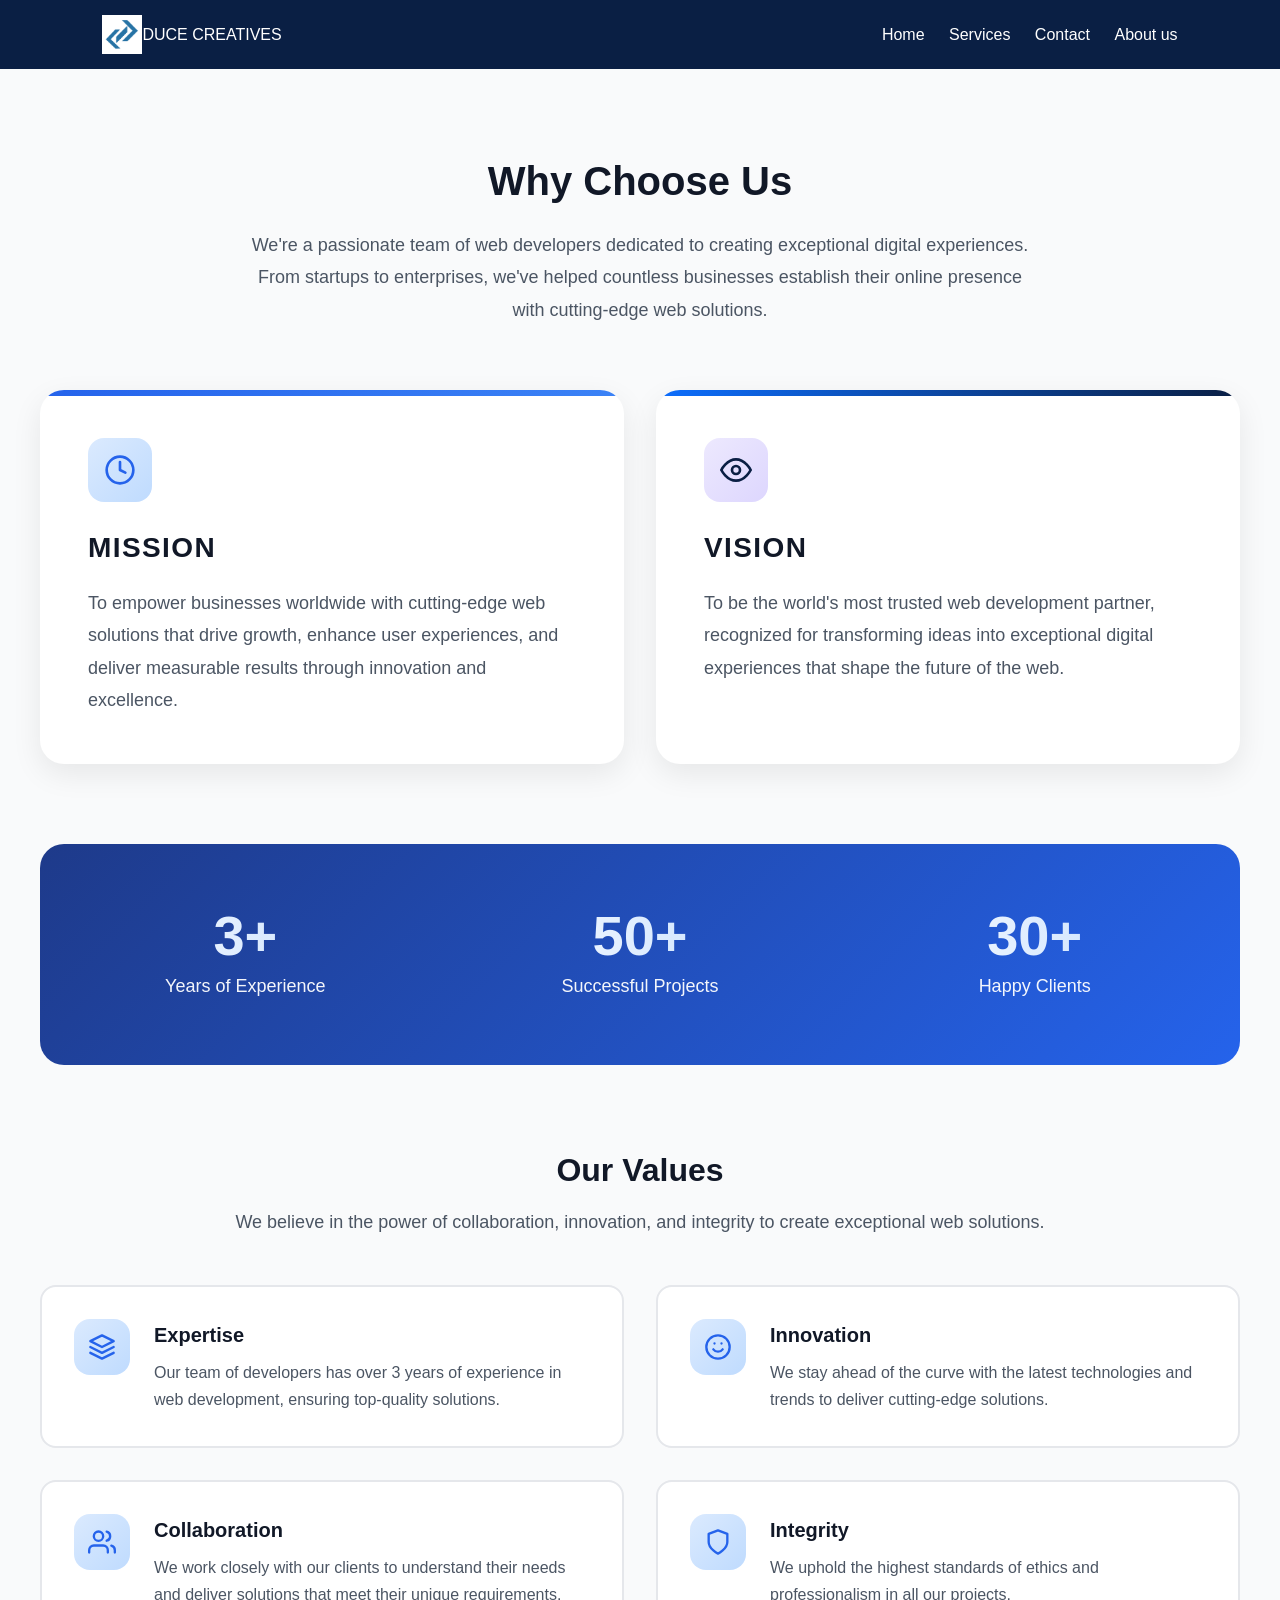
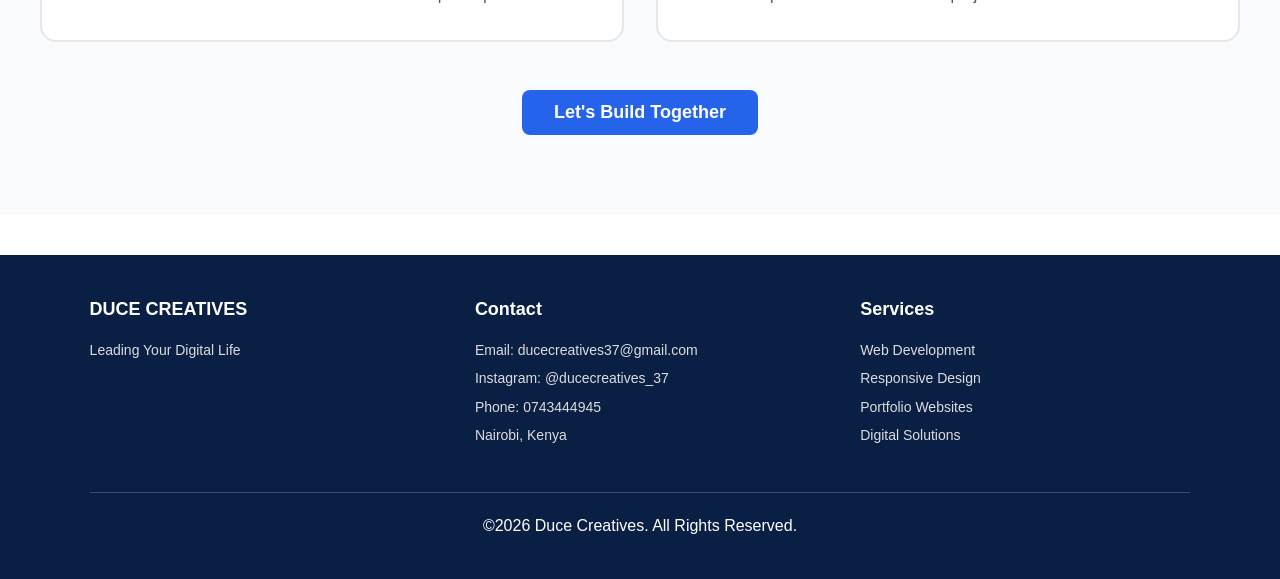
==== About us.html @ fda06d5e "Add files via upload" ====
<!DOCTYPE html>
<html lang="en">
    <head>
        <meta char set="UTF-8">
        <title>About Us</title>
        <link rel="stylesheet" href="style.css">
    </head>
    <body>
        <header>
            <div class="logo">
                <img src="Duce logo.png" alt="DUCE Logo">
                <span>DUCE CREATIVES</span>
            </div>
            <nav>
                <a href="index.html">Home</a>
                <a href="services.html">Services</a>
                <a href="contacts.html">Contact</a>
                <a href="About us.html">About us</a>
            </nav>
        </header>
        <section id="about" class="about">
        <div class="container">
            <div class="about-intro">
                <h2 style="text-align: center;">Why Choose Us</h2>
                <p>
                    We're a passionate team of web developers dedicated to creating exceptional digital experiences. From startups to enterprises, we've helped countless businesses establish their online presence with cutting-edge web solutions.
                </p>
            </div>

            <div class="mission-vision-grid">
                <div class="mv-card">
                    <div class="mv-card-icon">
                        <svg viewBox="0 0 24 24" fill="none" stroke-width="2" stroke-linecap="round" stroke-linejoin="round">
                            <circle cx="12" cy="12" r="10"></circle>
                            <path d="M12 6v6l4 2"></path>
                        </svg>
                    </div>
                    <h3>Mission</h3>
                    <p>
                        To empower businesses worldwide with cutting-edge web solutions that drive growth, enhance user experiences, and deliver measurable results through innovation and excellence.
                    </p>
                </div>
                <div class="mv-card vision">
                    <div class="mv-card-icon">
                        <svg viewBox="0 0 24 24" fill="none" stroke-width="2" stroke-linecap="round" stroke-linejoin="round">
                            <path d="M1 12s4-8 11-8 11 8 11 8-4 8-11 8-11-8-11-8z"></path>
                            <circle cx="12" cy="12" r="3"></circle>
                        </svg>
                    </div>
                    <h3>Vision</h3>
                    <p>
                        To be the world's most trusted web development partner, recognized for transforming ideas into exceptional digital experiences that shape the future of the web.
                    </p>
                </div>
            </div>

            <div class="stats-section">
                <div class="stats-grid">
                    <div class="stat-item">
                        <div class="stat-number">3+</div>
                        <div class="stat-label">Years of Experience</div>
                    </div>
                    <div class="stat-item">
                        <div class="stat-number">50+</div>
                        <div class="stat-label">Successful Projects</div>
                    </div>
                    <div class="stat-item">
                        <div class="stat-number">30+</div>
                        <div class="stat-label">Happy Clients</div>
                    </div>
                </div>
            </div>

            <div class="values-section">
                <div class="values-header">
                    <h3>Our Values</h3>
                    <p>
                        We believe in the power of collaboration, innovation, and integrity to create exceptional web solutions.
                    </p>
                </div>
                <div class="values-grid">
                    <div class="value-card">
                        <div class="value-icon">
                            <svg viewBox="0 0 24 24" fill="none" stroke-width="2" stroke-linecap="round" stroke-linejoin="round">
                                <polygon points="12 2 2 7 12 12 22 7 12 2"></polygon>
                                <polyline points="2 17 12 22 22 17"></polyline>
                                <polyline points="2 12 12 17 22 12"></polyline>
                            </svg>
                        </div>
                        <div class="value-content">
                            <h4>Expertise</h4>
                            <p>
                                Our team of developers has over 3 years of experience in web development, ensuring top-quality solutions.
                            </p>
                        </div>
                    </div>
                    <div class="value-card">
                        <div class="value-icon">
                            <svg viewBox="0 0 24 24" fill="none" stroke-width="2" stroke-linecap="round" stroke-linejoin="round">
                                <circle cx="12" cy="12" r="10"></circle>
                                <path d="M8 14s1.5 2 4 2 4-2 4-2"></path>
                                <line x1="9" y1="9" x2="9.01" y2="9"></line>
                                <line x1="15" y1="9" x2="15.01" y2="9"></line>
                            </svg>
                        </div>
                        <div class="value-content">
                            <h4>Innovation</h4>
                            <p>
                                We stay ahead of the curve with the latest technologies and trends to deliver cutting-edge solutions.
                            </p>
                        </div>
                    </div>
                    <div class="value-card">
                        <div class="value-icon">
                            <svg viewBox="0 0 24 24" fill="none" stroke-width="2" stroke-linecap="round" stroke-linejoin="round">
                                <path d="M17 21v-2a4 4 0 0 0-4-4H5a4 4 0 0 0-4 4v2"></path>
                                <circle cx="9" cy="7" r="4"></circle>
                                <path d="M23 21v-2a4 4 0 0 0-3-3.87"></path>
                                <path d="M16 3.13a4 4 0 0 1 0 7.75"></path>
                            </svg>
                        </div>
                        <div class="value-content">
                            <h4>Collaboration</h4>
                            <p>
                                We work closely with our clients to understand their needs and deliver solutions that meet their unique requirements.
                            </p>
                        </div>
                    </div>
                    <div class="value-card">
                        <div class="value-icon">
                            <svg viewBox="0 0 24 24" fill="none" stroke-width="2" stroke-linecap="round" stroke-linejoin="round">
                                <path d="M12 22s8-4 8-10V5l-8-3-8 3v7c0 6 8 10 8 10z"></path>
                            </svg>
                        </div>
                        <div class="value-content">
                            <h4>Integrity</h4>
                            <p>
                                We uphold the highest standards of ethics and professionalism in all our projects.
                            </p>
                        </div>
                    </div>
                </div>
            </div>

            <div style="padding-top: 3rem; text-align: center;">
                <button class="btn btn-primary btn-lg" onclick="location.href='contacts.html'" >Let's Build Together</button>
            </div>
        </div>
    </section>
        <footer>
            <div class="footer-container">
                <div class="footer-col">
                    <h3>DUCE CREATIVES</h3>
                    <P>Leading Your Digital Life</P>
                </div>
                <div class="footer-col">
                    <h3>Contact</h3>
                    <p>Email: ducecreatives37@gmail.com</p>
                    <p>Instagram: @ducecreatives_37</p>
                    <p>Phone: 0743444945</p>
                    <p>Nairobi, Kenya</p>
                </div>
                <div class="footer-col">
                    <h3>Services</h3>
                    <p>Web Development</p>
                    <p>Responsive Design</p>
                    <p>Portfolio Websites</p>
                    <p>Digital Solutions</p>
                </div>
            </div>
            <div class="footer-bottom">
                <p>&copy;2026 Duce Creatives. All Rights Reserved.</p>
            </div>            
        </footer>          
    </body>
</html>
---- style.css ----
html{
                scroll-behavior: smooth;
            }
            body{
                margin: 0;
                padding: 0;
                line-height: 1.6;
                font-family: Arial, Helvetica, sans-serif;
                height: 100vh;
                justify-content: center;
                align-items: center;
                background: white;
            }
            header{
                position: sticky;
                top: 0;
                z-index: 1000;
                background-color: #0a1f44;
                color: white;
                padding: 15px 8%;
                display: flex;
                justify-content: space-between;
                align-items: center;
            }
            .logo{
                display: flex;
                align-items: center;
            }
            .logo img{
                width: 40px;
                height: auto;
            }
            .container{
                padding: 0 50px;
            }
            nav a{
                color: white;
                text-decoration: none;
                margin-left: 20px;
                font-weight: 500;
            }
            nav a :hover{
                color: #163a72;
            }
            nav a.active{
                color: #163a72;
                border-bottom: 2px solid #163a72;
            }
            .hero{
                position: relative;
                height: 85vh;
                display: flex;
                align-items: center;
                padding: 08%;
                background: url(background\ image.jpg)center/cover no-repeat;
            }
            .hero::before{
                content: "";
                position: absolute;
                inset: 0;
                background: rgba(255, 255, 255, 0.2).381).381).381).381).381).381);
            }
            .hero-content{
                position: relative;
                color: white;
                z-index: 1;
            }
            .hero-content h1{
                font-size: 48px;
                color: #0a1f44;
                margin-bottom: 20px;
            }
            .hero-content p{
                font-size: 18px;
                color: #555555;
                margin-bottom: 30px;
            }
            .btn {
                padding: 12px 30px;
                background: #2563eb;
                color: white;
                border: none;
                border-radius: 30px;
                font-style: bold;
                cursor: pointer;
                transition: 0.4s ease;
            }
            .btn:hover{
                background-color: #0d6efd;
            }
            .features {
    padding: 5rem 1rem;
    background: white;
}

.section-header {
    text-align: center;
    margin-bottom: 4rem;
}

.section-title {
    font-size: 2.5rem;
    font-weight: bold;
    margin-bottom: 1rem;
    color: #111827;
}

.section-subtitle {
    font-size: 1.25rem;
    color: #4b5563;
    max-width: 42rem;
    margin: 0 auto;
}

.features-grid {
    display: grid;
    grid-template-columns: 1fr;
    gap: 2rem;
}

.feature-card {
    padding: 1.5rem;
    border: 1px solid #e5e7eb;
    border-radius: 0.75rem;
    transition: all 0.3s;
}

.feature-card:hover {
    border-color: #2563eb;
    box-shadow: 0 10px 25px -5px rgba(0, 0, 0, 0.1);
}

.feature-icon {
    width: 48px;
    height: 48px;
    background: #dbeafe;
    border-radius: 0.5rem;
    display: flex;
    align-items: center;
    justify-content: center;
    margin-bottom: 1rem;
    transition: background 0.3s;
}

.feature-card:hover .feature-icon {
    background: #2563eb;
}

.feature-card:hover .feature-icon svg {
    stroke: white;
}

.feature-icon svg {
    width: 24px;
    height: 24px;
    stroke: #2563eb;
    transition: stroke 0.3s;
}

.feature-title {
    font-size: 1.25rem;
    font-weight: 600;
    margin-bottom: 0.5rem;
    color: #111827;
}

.feature-description {
    color: #4b5563;
}
@media (min-width: 768px) {
    .features-grid {
        grid-template-columns: repeat(2, 1fr);
    }
}
@media (min-width: 1024px) {
    .features-grid {
        grid-template-columns: repeat(3, 1fr);
    }
}
.container {
            max-width: 1400px;
            margin: 0 auto;
        }

        /* Contact Section - OPTION 2: Split Screen Design */
        .contact {
            background: white;
            border-radius: 1.5rem;
            overflow: hidden;
            box-shadow: 0 20px 40px rgba(0, 0, 0, 0.1);
        }

        .contact-wrapper {
            display: grid;
            grid-template-columns: 1fr;
            min-height: 700px;
        }

        /* Left Side - Info Panel */
        .contact-info-panel {
            background: linear-gradient(135deg, #1d4ed8 0%, #1e3a8a 50%, #1d4ed8 100%);
            padding: 4rem 3rem;
            color: white;
            display: flex;
            flex-direction: column;
            justify-content: space-between;
        }

        .info-header {
            margin-bottom: 3rem;
        }

        .info-header h2 {
            font-size: 2.75rem;
            font-weight: bold;
            margin-bottom: 1rem;
            line-height: 1.2;
        }

        .info-header p {
            font-size: 1.125rem;
            opacity: 0.9;
            line-height: 1.7;
        }

        .contact-methods {
            display: flex;
            flex-direction: column;
            gap: 2rem;
        }

        .contact-method {
            display: flex;
            align-items: start;
            gap: 1.25rem;
        }

        .method-icon {
            width: 48px;
            height: 48px;
            background: rgba(255, 255, 255, 0.2);
            backdrop-filter: blur(10px);
            border-radius: 0.75rem;
            display: flex;
            align-items: center;
            justify-content: center;
            flex-shrink: 0;
        }

        .method-icon svg {
            width: 24px;
            height: 24px;
            stroke: white;
            stroke-width: 2;
        }

        .method-content h3 {
            font-size: 1rem;
            font-weight: 600;
            margin-bottom: 0.25rem;
            opacity: 0.9;
            text-transform: uppercase;
            letter-spacing: 0.05em;
        }

        .method-content p {
            font-size: 1.125rem;
            font-weight: 500;
        }

        .info-footer {
            margin-top: 3rem;
            padding-top: 2rem;
            border-top: 1px solid rgba(255, 255, 255, 0.2);
        }

        .info-footer p {
            opacity: 0.8;
            font-size: 0.95rem;
        }

        .social-links {
            display: flex;
            gap: 1rem;
            margin-top: 1.5rem;
        }

        .social-link {
            width: 44px;
            height: 44px;
            background: rgba(255, 255, 255, 0.15);
            backdrop-filter: blur(10px);
            border-radius: 50%;
            display: flex;
            align-items: center;
            justify-content: center;
            transition: all 0.3s;
            cursor: pointer;
        }

        .social-link:hover {
            background: rgba(255, 255, 255, 0.3);
            transform: translateY(-2px);
        }

        .social-link svg {
            width: 20px;
            height: 20px;
            stroke: white;
            stroke-width: 2;
        }

        
        .contact-form-panel {
            padding: 4rem 3rem;
            background: white;
        }

        .form-header {
            margin-bottom: 2.5rem;
        }

        .form-header h3 {
            font-size: 2rem;
            font-weight: bold;
            color: #111827;
            margin-bottom: 0.75rem;
        }

        .form-header p {
            color: #6b7280;
            font-size: 1.05rem;
        }

        .form-group {
            margin-bottom: 1.75rem;
        }

        .form-group label {
            display: block;
            margin-bottom: 0.625rem;
            font-weight: 600;
            color: #374151;
            font-size: 0.95rem;
        }

        .form-group input,
        .form-group textarea,
        .form-group select {
            width: 100%;
            padding: 1rem 1.25rem;
            border: 2px solid #e5e7eb;
            border-radius: 0.75rem;
            font-family: inherit;
            font-size: 1rem;
            transition: all 0.3s;
            background: white;
        }

        .form-group input:focus,
        .form-group textarea:focus,
        .form-group select:focus {
            outline: none;
            border-color: #2563eb;
            box-shadow: 0 0 0 4px rgba(37, 99, 235, 0.08);
        }

        .form-group textarea {
            resize: vertical;
            min-height: 150px;
        }

        .form-row {
            display: grid;
            grid-template-columns: 1fr;
            gap: 1.75rem;
        }

        .btn {
            padding: 0.5rem 1.5rem;
            border: none;
            border-radius: 0.5rem;
            cursor: pointer;
            font-size: 1rem;
            transition: all 0.3s;
            font-weight: 600;
        }

        .btn-primary {
            background: #2563eb;
            color: white;
        }

        .btn-primary:hover {
            background: #1d4ed8;
            transform: translateY(-1px);
            box-shadow: 0 10px 20px rgba(37, 99, 235, 0.2);
        }

        .btn-lg {
            padding: 1rem 2rem;
            font-size: 1.125rem;
        }

        .form-submit {
            width: 100%;
            margin-top: 0.5rem;
        }

        .checkbox-group {
            display: flex;
            align-items: center;
            gap: 0.75rem;
            margin-bottom: 1.5rem;
        }

        .checkbox-group input[type="checkbox"] {
            width: 18px;
            height: 18px;
            cursor: pointer;
        }

        .checkbox-group label {
            margin: 0;
            font-weight: 400;
            color: #6b7280;
            font-size: 0.95rem;
            cursor: pointer;
        }

        
        @media (min-width: 768px) {
            .form-row {
                grid-template-columns: repeat(2, 1fr);
            }
        }

        @media (min-width: 1024px) {
            .contact-wrapper {
                grid-template-columns: 5fr 7fr;
            }
        }
            .contact{
                padding: 80px;
                background: white;
                text-align: center;
            }
            .contact h2{
                font-size: 35px;
                margin-bottom: 50px;
                color: #0a1f44;
            }
.about {
            padding: 5rem 1rem;
            background: #f9fafb;
        }

        .about-intro {
            text-align: center;
            max-width: 800px;
            margin: 0 auto 4rem;
        }

        .about-intro h2 {
            font-size: 2.5rem;
            font-weight: bold;
            color: #111827;
            margin-bottom: 1rem;
        }

        .about-intro p {
            font-size: 1.125rem;
            color: #4b5563;
            line-height: 1.8;
        }

        /* Mission & Vision Cards */
        .mission-vision-grid {
            display: grid;
            grid-template-columns: 1fr;
            gap: 2rem;
            max-width: 1200px;
            margin: 0 auto 5rem;
        }

        .mv-card {
            background: white;
            padding: 3rem;
            border-radius: 1.5rem;
            box-shadow: 0 10px 30px rgba(0, 0, 0, 0.08);
            position: relative;
            overflow: hidden;
        }

        .mv-card::before {
            content: '';
            position: absolute;
            top: 0;
            left: 0;
            right: 0;
            height: 6px;
            background: linear-gradient(90deg, #2563eb, #3b82f6);
        }

        .mv-card.vision::before {
            background: linear-gradient(90deg, #0d6efd, #0a1f44);
        }

        .mv-card-icon {
            width: 64px;
            height: 64px;
            background: linear-gradient(135deg, #dbeafe, #bfdbfe);
            border-radius: 1rem;
            display: flex;
            align-items: center;
            justify-content: center;
            margin-bottom: 1.5rem;
        }

        .mv-card.vision .mv-card-icon {
            background: linear-gradient(135deg, #ede9fe, #ddd6fe);
        }

        .mv-card-icon svg {
            width: 32px;
            height: 32px;
            stroke: #2563eb;
            stroke-width: 2;
        }

        .mv-card.vision .mv-card-icon svg {
            stroke: #0a1f44;
        }

        .mv-card h3 {
            font-size: 1.75rem;
            font-weight: bold;
            color: #111827;
            margin-bottom: 1rem;
            text-transform: uppercase;
            letter-spacing: 0.05em;
        }

        .mv-card p {
            font-size: 1.125rem;
            color: #4b5563;
            line-height: 1.8;
        }

        /* Stats Section */
        .stats-section {
            background: linear-gradient(135deg, #1e3a8a 0%, #2563eb 100%);
            padding: 4rem 2rem;
            border-radius: 1.5rem;
            margin: 0 auto 5rem;
            max-width: 1200px;
        }

        .stats-grid {
            display: grid;
            grid-template-columns: 1fr;
            gap: 3rem;
        }

        .stat-item {
            text-align: center;
            color: white;
        }

        .stat-number {
            font-size: 3.5rem;
            font-weight: bold;
            line-height: 1;
            margin-bottom: 0.5rem;
            background: linear-gradient(to right, #ffffff, #bfdbfe);
            -webkit-background-clip: text;
            -webkit-text-fill-color: transparent;
            background-clip: text;
        }

        .stat-label {
            font-size: 1.125rem;
            opacity: 0.95;
            font-weight: 500;
        }

        /* Values/Why Choose Us */
        .values-section {
            max-width: 1200px;
            margin: 0 auto;
        }

        .values-header {
            text-align: center;
            margin-bottom: 3rem;
        }

        .values-header h3 {
            font-size: 2rem;
            font-weight: bold;
            color: #111827;
            margin-bottom: 0.75rem;
        }

        .values-header p {
            font-size: 1.125rem;
            color: #4b5563;
        }

        .values-grid {
            display: grid;
            grid-template-columns: 1fr;
            gap: 2rem;
        }

        .value-card {
            background: white;
            padding: 2rem;
            border-radius: 1rem;
            border: 2px solid #e5e7eb;
            transition: all 0.3s;
            display: flex;
            gap: 1.5rem;
        }

        .value-card:hover {
            border-color: #2563eb;
            box-shadow: 0 10px 25px rgba(37, 99, 235, 0.15);
            transform: translateY(-4px);
        }

        .value-icon {
            width: 56px;
            height: 56px;
            background: linear-gradient(135deg, #dbeafe, #bfdbfe);
            border-radius: 1rem;
            display: flex;
            align-items: center;
            justify-content: center;
            flex-shrink: 0;
        }

        .value-icon svg {
            width: 28px;
            height: 28px;
            stroke: #2563eb;
            stroke-width: 2;
        }

        .value-content h4 {
            font-size: 1.25rem;
            font-weight: 600;
            color: #111827;
            margin-bottom: 0.5rem;
        }

        .value-content p {
            font-size: 1rem;
            color: #4b5563;
            line-height: 1.7;
        }

        /* Button Styles (if using the CTA button) */
        .btn {
            padding: 0.5rem 1.5rem;
            border: none;
            border-radius: 0.5rem;
            cursor: pointer;
            font-size: 1rem;
            transition: all 0.3s;
        }

        .btn-primary {
            background: #2563eb;
            color: white;
        }

        .btn-primary:hover {
            background: #1d4ed8;
        }

        .btn-lg {
            padding: 0.75rem 2rem;
            font-size: 1.125rem;
        }

        /* Responsive */
        @media (min-width: 768px) {
            .mission-vision-grid {
                grid-template-columns: repeat(2, 1fr);
            }

            .stats-grid {
                grid-template-columns: repeat(3, 1fr);
            }

            .values-grid {
                grid-template-columns: repeat(2, 1fr);
            }
        }

        /* ==================== END OF ABOUT SECTION CSS ==================== */

        /* Base styles for demo */
        * {
            margin: 0;
            padding: 0;
            box-sizing: border-box;
        }

        body {
            font-family: -apple-system, BlinkMacSystemFont, 'Segoe UI', Roboto, 'Helvetica Neue', Arial, sans-serif;
            line-height: 1.6;
            color: #1f2937;
        }

        .container {
            max-width: 1280px;
            margin: 0 auto;
            padding: 0 1rem;
        }


.about {
    padding: 5rem 1rem;
    background: #f9fafb;
}
.about-grid {
    display: grid;
    grid-template-columns: 1fr;
    gap: 3rem;
    align-items: center;
}

.about-image img {
    width: 100%;
    border-radius: 1rem;
    box-shadow: 0 10px 25px -5px rgba(0, 0, 0, 0.1);
}

.about-content {
    display: flex;
    flex-direction: column;
    gap: 1.5rem;
}

.about-title {
    font-size: 2.5rem;
    font-weight: bold;
    color: #111827;
}

.about-text {
    font-size: 1.125rem;
    color: #4b5563;
}

.benefits-list {
    display: flex;
    flex-direction: column;
    gap: 1rem;
}

.benefit-item {
    display: flex;
    align-items: start;
    gap: 0.75rem;
}

.benefit-item svg {
    width: 24px;
    height: 24px;
    stroke: #16a34a;
    flex-shrink: 0;
    margin-top: 2px;
}

.benefit-text {
    color: #374151;
}
@media (min-width: 768px) {
    .about-grid {
        grid-template-columns: repeat(2, 1fr);
    }
}
            footer{
                background: #0a1f44;
                color: white;
                padding: 40px 7%;
                margin-top: 40px;
            }
            .footer-container{
                display: flex;
                justify-content: space-between;
                gap: 40px;
            }
            .footer-col{
                width: 30%;
            }
            .footer-col h3{
                margin-bottom: 15px;
                font-size: 18px;
            }
            .footer-col p{
                margin: 6px 0;
                font-size: 14px;
                color: #ddd;
            }
            .footer-bottom{
                text-align: center;
                margin-top: 40px;
                padding-top: 20px;
                border-top: 1px solid rgba(255, 255, 255, 0.2);
            }
            @media (max-width:768px){
                .hero{
                    height: auto;
                    padding: 100px 8%;
                    text-align: center;
                }
                .service-container{
                    flex-direction: column;
                }
                header{
                    flex-direction: column;
                    gap: 10px;
                }
            }
            @media(maxwidth:768px){
                .menu-toggle{
                    display: block;
                    font-size: 24px;
                    cursor: pointer;
                }
                .nav-links{
                    display: none;
                    flex-direction: column;
                    background: #333;
                    position: absolute;
                    top: 60px;
                    left: 0;
                    width: 100%;
                }
                .nav-links,active{
                    display: flex;
                }
            }
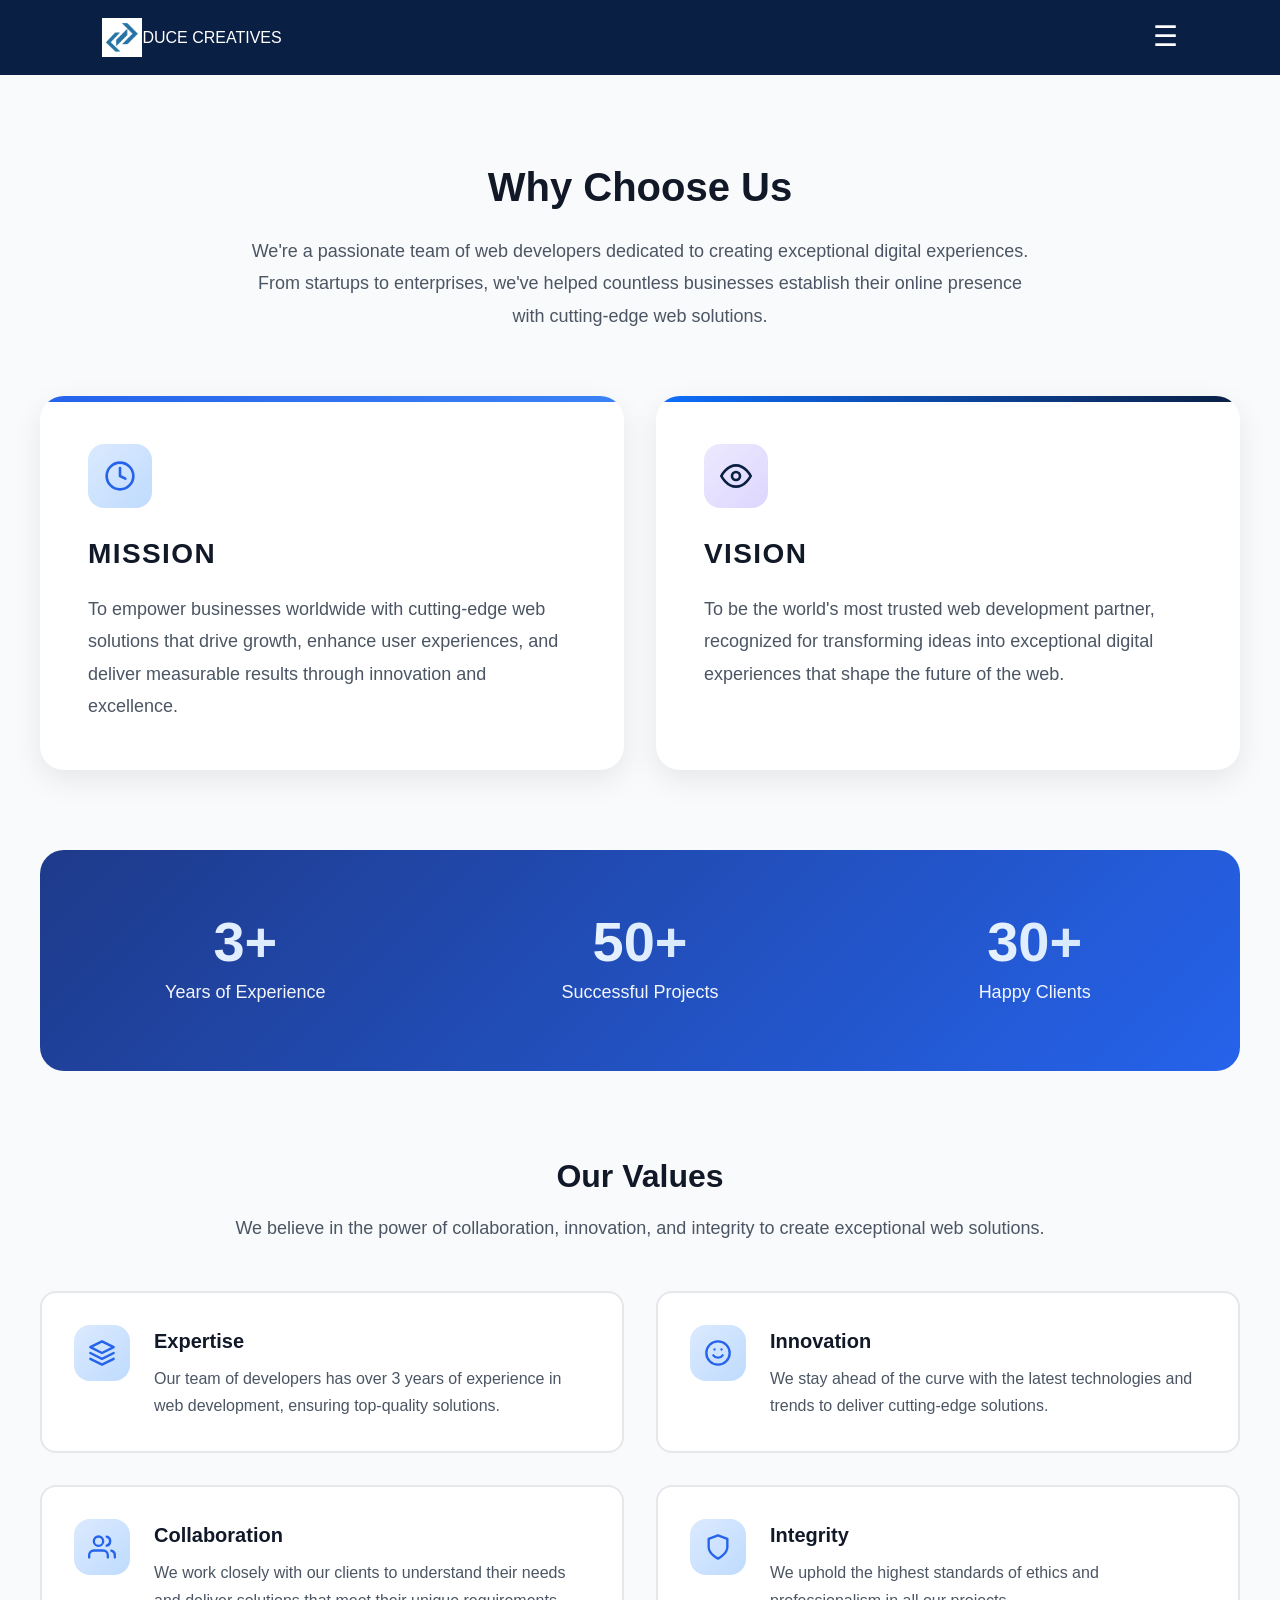
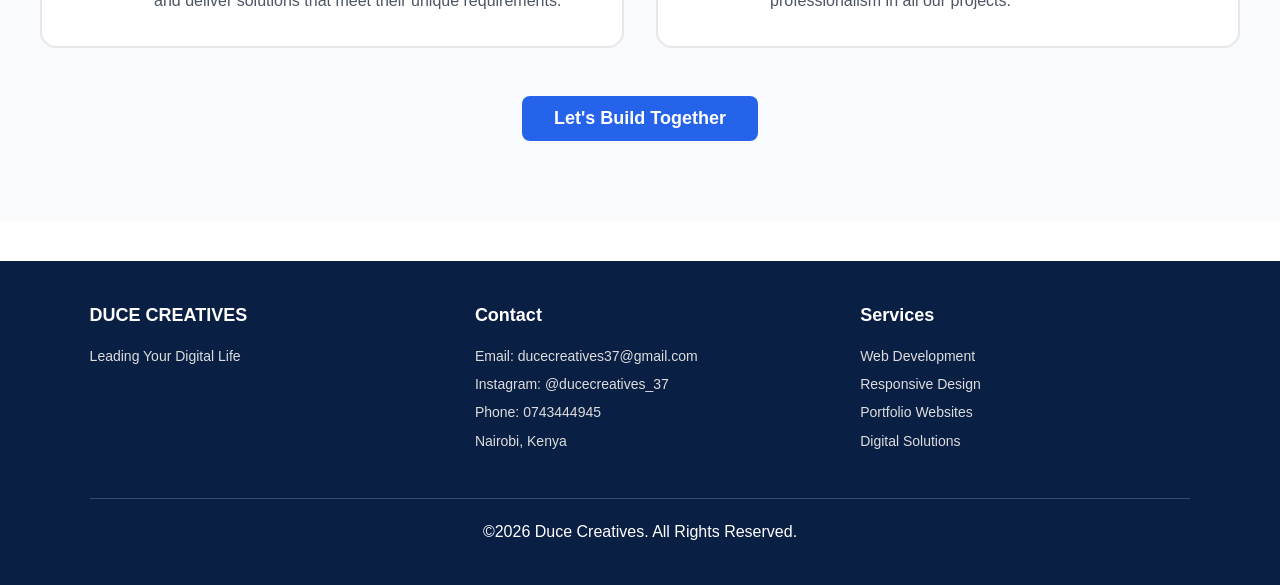
==== commit 643c1786: "Update About us.html" ====
--- a/About us.html
+++ b/About us.html
@@ -2,22 +2,28 @@
 <html lang="en">
     <head>
         <meta char set="UTF-8">
+           <meta name="viewport" content="width=device-width, initial-scale=1.0">
         <title>About Us</title>
         <link rel="stylesheet" href="style.css">
     </head>
     <body>
-        <header>
+        <header class="navbar">
             <div class="logo">
                 <img src="Duce logo.png" alt="DUCE Logo">
                 <span>DUCE CREATIVES</span>
             </div>
-            <nav>
-                <a href="index.html">Home</a>
-                <a href="services.html">Services</a>
-                <a href="contacts.html">Contact</a>
-                <a href="About us.html">About us</a>
-            </nav>
+            <div class="menu-toggle" onclick="toggleMenu()">
+             ☰
+            </div>
         </header>
+            
+            <!-- Dropdown Menu -->
+            <ul class="nav-links" id="navLinks">
+            <li><a href="index.html">Home</a></li>
+            <li><a href="services.html">Services</a></li>
+            <li><a href="About us.html">About Us</a></li>
+            <li><a href="contact.html">Contact</a></li>
+            </ul>
         <section id="about" class="about">
         <div class="container">
             <div class="about-intro">
@@ -171,6 +177,7 @@
             <div class="footer-bottom">
                 <p>&copy;2026 Duce Creatives. All Rights Reserved.</p>
             </div>            
-        </footer>          
+        </footer>
+        
     </body>
-</html>+</html>
--- a/style.css
+++ b/style.css
@@ -30,6 +30,29 @@
                 width: 40px;
                 height: auto;
             }
+            .menu-toggle{
+                font-size:28px;
+                cursor:pointer;
+            }
+            .nav-links{
+                list-style:none;
+                background:#0b2c5f;
+                width:100%;
+                text-align:right;
+                display:none;        
+                padding:20px 0;
+            }
+            .nav-links li{
+                margin:10px 0;
+            }
+            .nav-links li a{
+                color:white;
+                text-decoration:none;
+                font-size:16px;
+            }
+            .nav-links.active{
+                display:block;
+            }            
             .container{
                 padding: 0 50px;
             }
@@ -60,6 +83,16 @@
                 inset: 0;
                 background: rgba(255, 255, 255, 0.2).381).381).381).381).381).381);
             }
+            .hero-overlay{
+                background:rgba(255,255,255,0.75);
+                backdrop-filter:blur(6px);
+                padding:40px 20px;
+                border-radius:20px;        
+                max-width:500px;
+                width:90%
+                text-align:center;
+                box-shadow:0 8px 25px rgba(0,0,0,0.15);        
+            }            
             .hero-content{
                 position: relative;
                 color: white;
@@ -179,7 +212,9 @@
 }
 .container {
             max-width: 1400px;
-            margin: 0 auto;
+    width: 100%;
+    padding: 0 16px; /* optional spacing */
+    margin: 0 auto;
         }
 
         /* Contact Section - OPTION 2: Split Screen Design */
@@ -434,12 +469,15 @@
                 grid-template-columns: repeat(2, 1fr);
             }
         }
-
+        .contact-wrapper{
+                    display: grid;
+                    grid-template-columns:1fr;
+        }       
         @media (min-width: 1024px) {
             .contact-wrapper {
-                grid-template-columns: 5fr 7fr;
-            }
-        }
+                grid-template-columns: 5fr 7fr);
+            }
+                           }
             .contact{
                 padding: 80px;
                 background: white;
@@ -826,22 +864,25 @@
                     gap: 10px;
                 }
             }
-            @media(maxwidth:768px){
-                .menu-toggle{
-                    display: block;
-                    font-size: 24px;
-                    cursor: pointer;
-                }
-                .nav-links{
-                    display: none;
-                    flex-direction: column;
-                    background: #333;
-                    position: absolute;
-                    top: 60px;
-                    left: 0;
-                    width: 100%;
-                }
-                .nav-links,active{
-                    display: flex;
-                }
-            }+           @media(max-width:768px){
+  .menu-toggle{
+    display: block;
+  }
+  .navbar{
+    flex-wrap: wrap;
+  }
+  #nav-links{
+    display: none;
+    width: 100px;
+    flex-direction: column;
+    background: white;
+    margin-top: 10px;
+    padding: 10px 0;
+  }
+  #nav-links li{
+    text-align: center;
+    padding: 10px 0;
+  }
+  #nav-links.active{
+    display: flex;
+  }
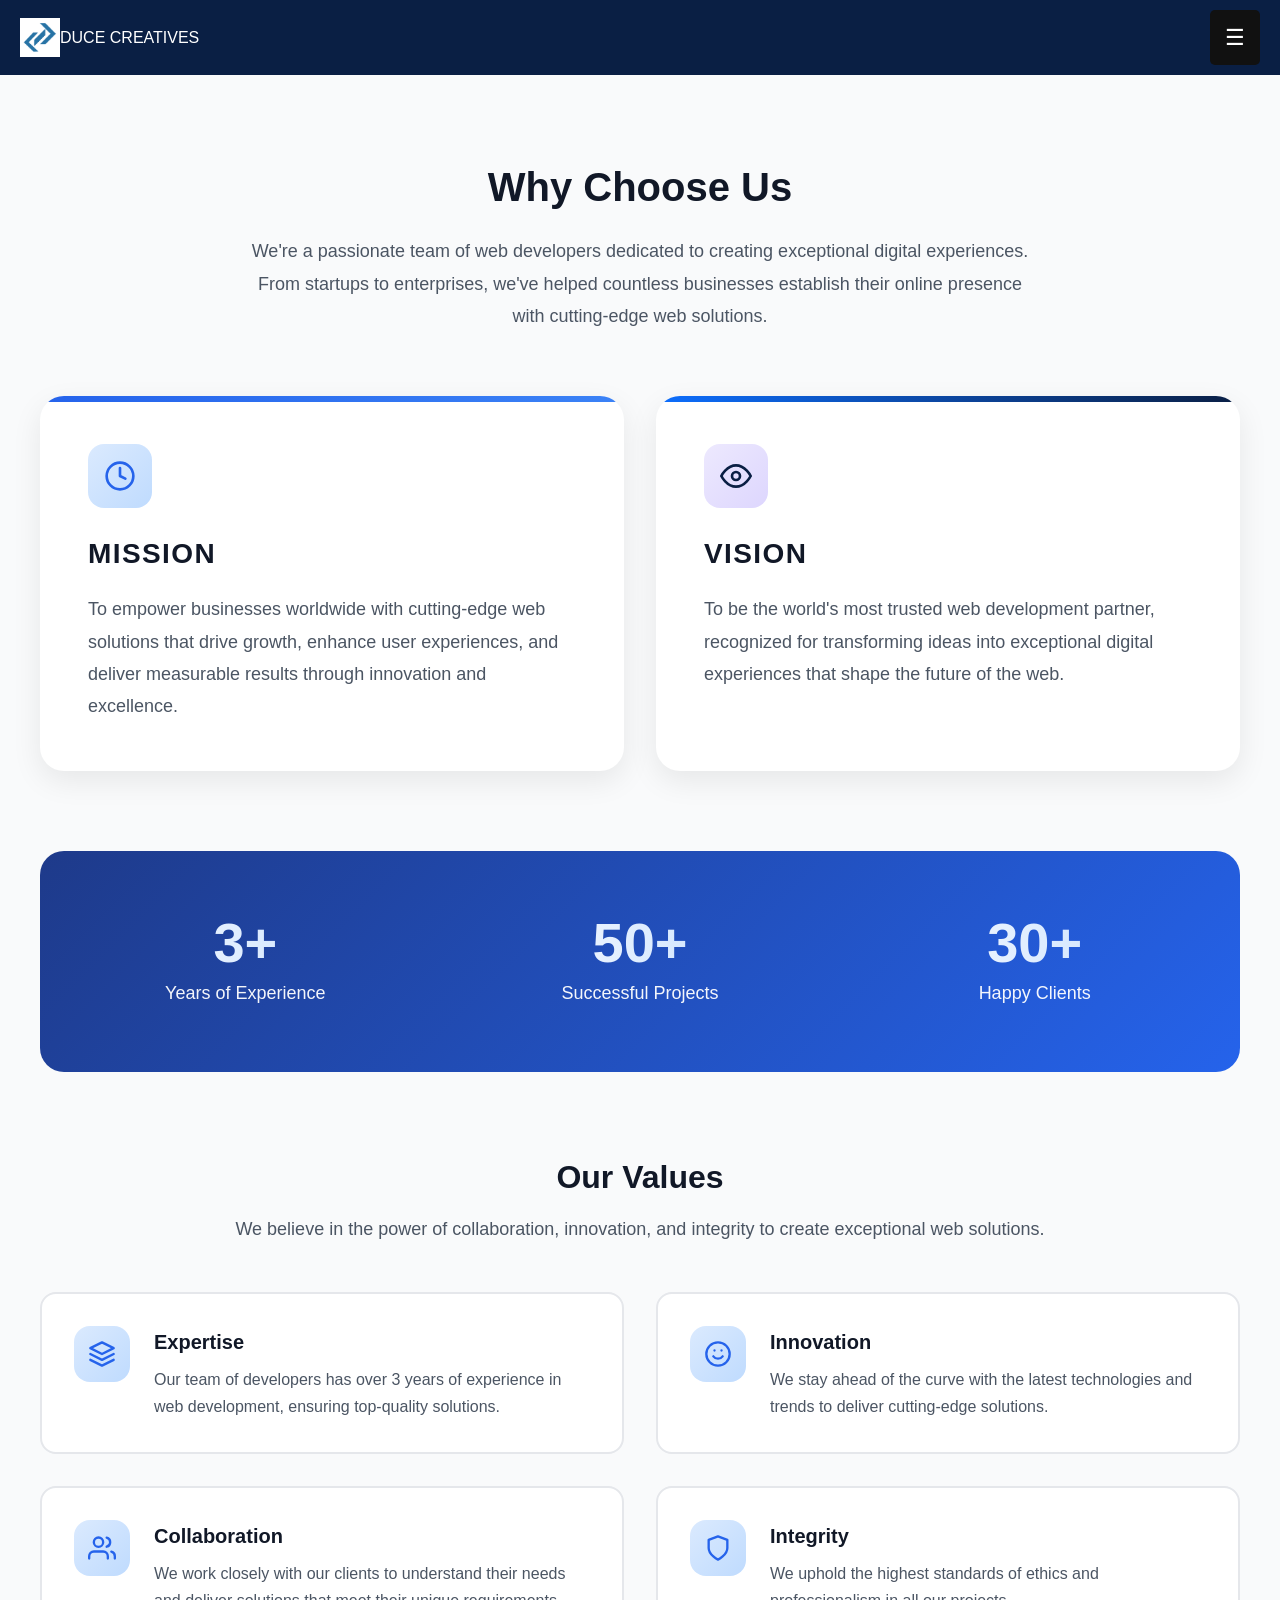
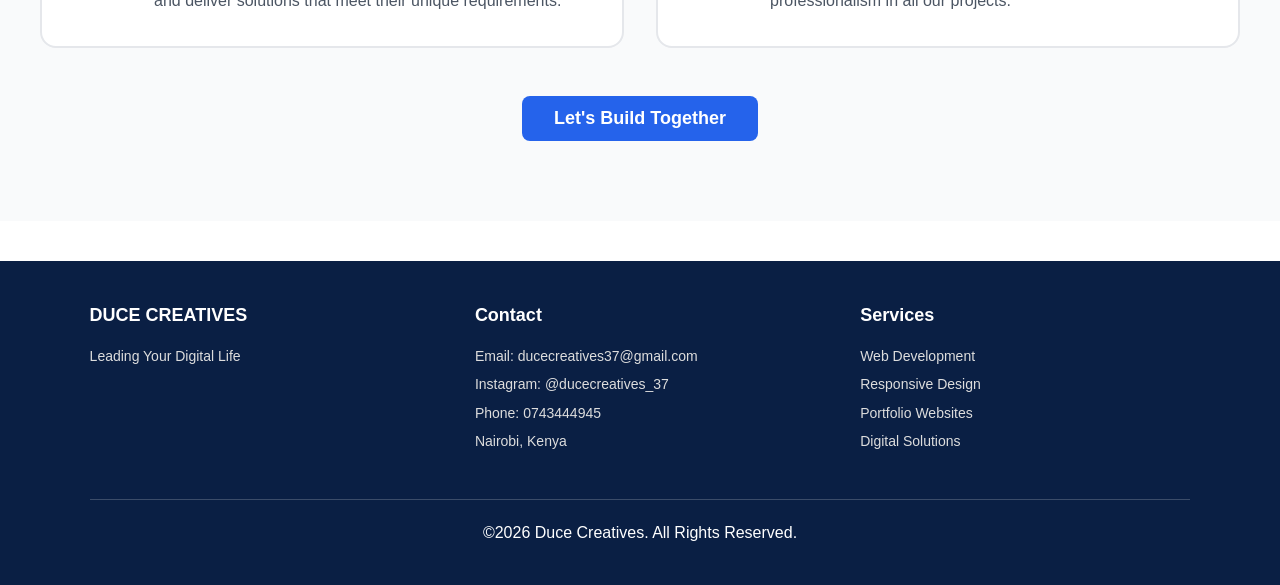
==== commit 4ef02565: "Update About us.html" ====
--- a/About us.html
+++ b/About us.html
@@ -8,22 +8,22 @@
     </head>
     <body>
         <header class="navbar">
-            <div class="logo">
-                <img src="Duce logo.png" alt="DUCE Logo">
-                <span>DUCE CREATIVES</span>
-            </div>
-            <div class="menu-toggle" onclick="toggleMenu()">
-             ☰
-            </div>
-        </header>
-            
-            <!-- Dropdown Menu -->
-            <ul class="nav-links" id="navLinks">
-            <li><a href="index.html">Home</a></li>
-            <li><a href="services.html">Services</a></li>
-            <li><a href="About us.html">About Us</a></li>
-            <li><a href="contact.html">Contact</a></li>
-            </ul>
+  <div class="logo">
+    <img src="Duce logo.png" alt="DUCE Logo">
+    <span>DUCE CREATIVES</span>
+  </div>
+
+  <div class="dropdown">
+    <div class="menu-toggle" onclick="toggleMenu()">☰ </div>
+
+    <ul class="dropdown-content" id="dropdownMenu">
+      <li><a href="index.html">Home</a></li>
+      <li><a href="services.html">Services</a></li>
+      <li><a href="About us.html">About Us</a></li>
+      <li><a href="contact.html">Contact</a></li>
+    </ul>
+  </div>
+</header>
         <section id="about" class="about">
         <div class="container">
             <div class="about-intro">
@@ -178,6 +178,10 @@
                 <p>&copy;2026 Duce Creatives. All Rights Reserved.</p>
             </div>            
         </footer>
-        
+        <script>
+            function toggleMenu(){
+                document.getElementById("dropdownMenu").classList.toggle("show");
+            }
+        </script>
     </body>
 </html>
--- a/style.css
+++ b/style.css
@@ -30,29 +30,64 @@
                 width: 40px;
                 height: auto;
             }
-            .menu-toggle{
-                font-size:28px;
-                cursor:pointer;
-            }
-            .nav-links{
-                list-style:none;
-                background:#0b2c5f;
-                width:100%;
-                text-align:right;
-                display:none;        
-                padding:20px 0;
-            }
-            .nav-links li{
-                margin:10px 0;
-            }
-            .nav-links li a{
-                color:white;
-                text-decoration:none;
-                font-size:16px;
-            }
-            .nav-links.active{
-                display:block;
-            }            
+            .navbar {
+  display: flex;
+  justify-content: space-between; /* logo left, menu right */
+  align-items: center;
+  padding: 10px 20px;
+}
+
+/* push dropdown fully right */
+.dropdown {
+  position: relative;
+  margin-left: auto; /* 🔥 forces it to far right */
+  display: flex;
+  justify-content: flex-end;
+}
+
+/* menu button */
+.menu-toggle {
+  font-size: 22px;
+  cursor: pointer;
+  background: #111;
+  color: white;
+  padding: 10px 15px;
+  border-radius: 5px;
+}
+
+/* dropdown menu */
+.dropdown-content {
+  display: none;
+  position: absolute;
+  right: 0;   /* 🔥 locks it to right side */
+  top: 50px;
+
+  background: white;
+  width: 180px;
+  list-style: none;
+  padding: 0;
+  margin: 0;
+
+  box-shadow: 0 5px 15px rgba(0,0,0,0.2);
+  border-radius: 6px;
+  z-index: 1000;
+}
+
+/* show menu */
+.dropdown-content.show {
+  display: block;
+}
+
+.dropdown-content li a {
+  display: block;
+  padding: 10px;
+  text-decoration: none;
+  color: black;
+}
+
+.dropdown-content li a:hover {
+  background: #f2f2f2;
+}
             .container{
                 padding: 0 50px;
             }
